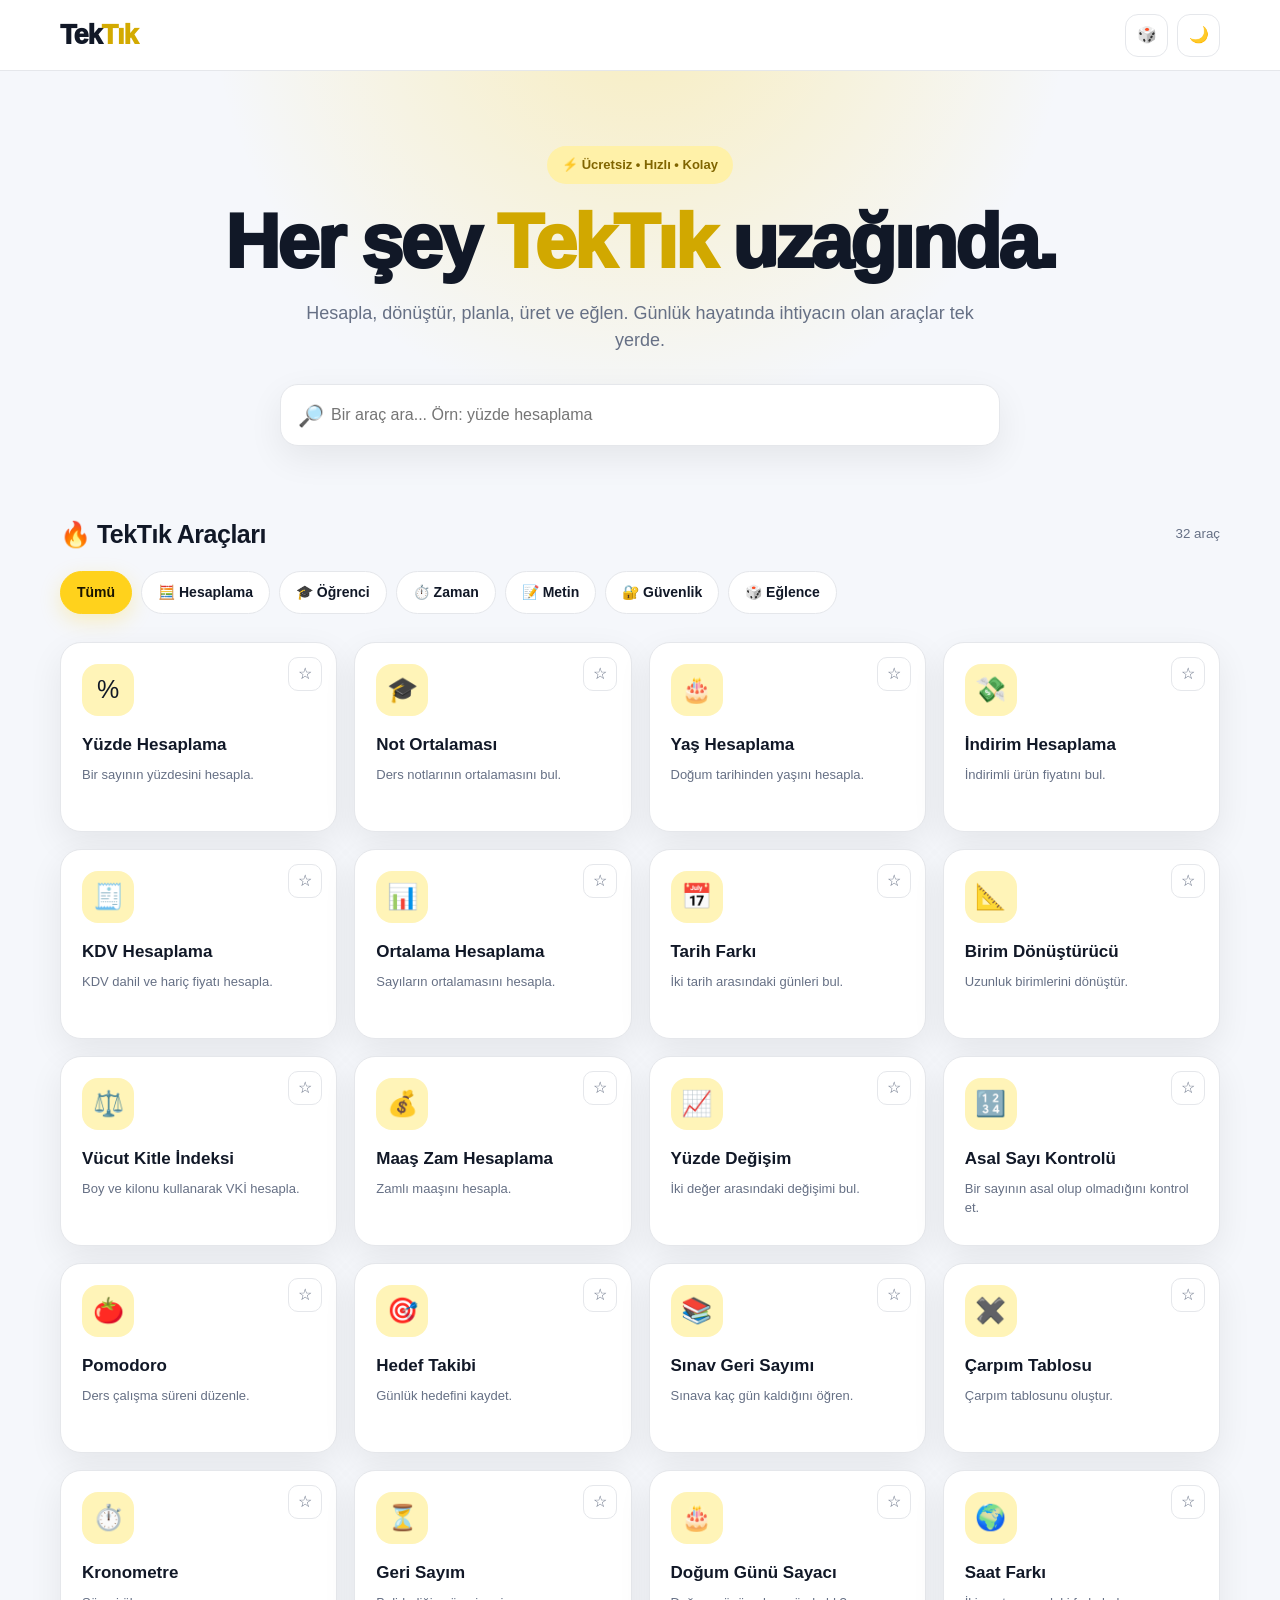
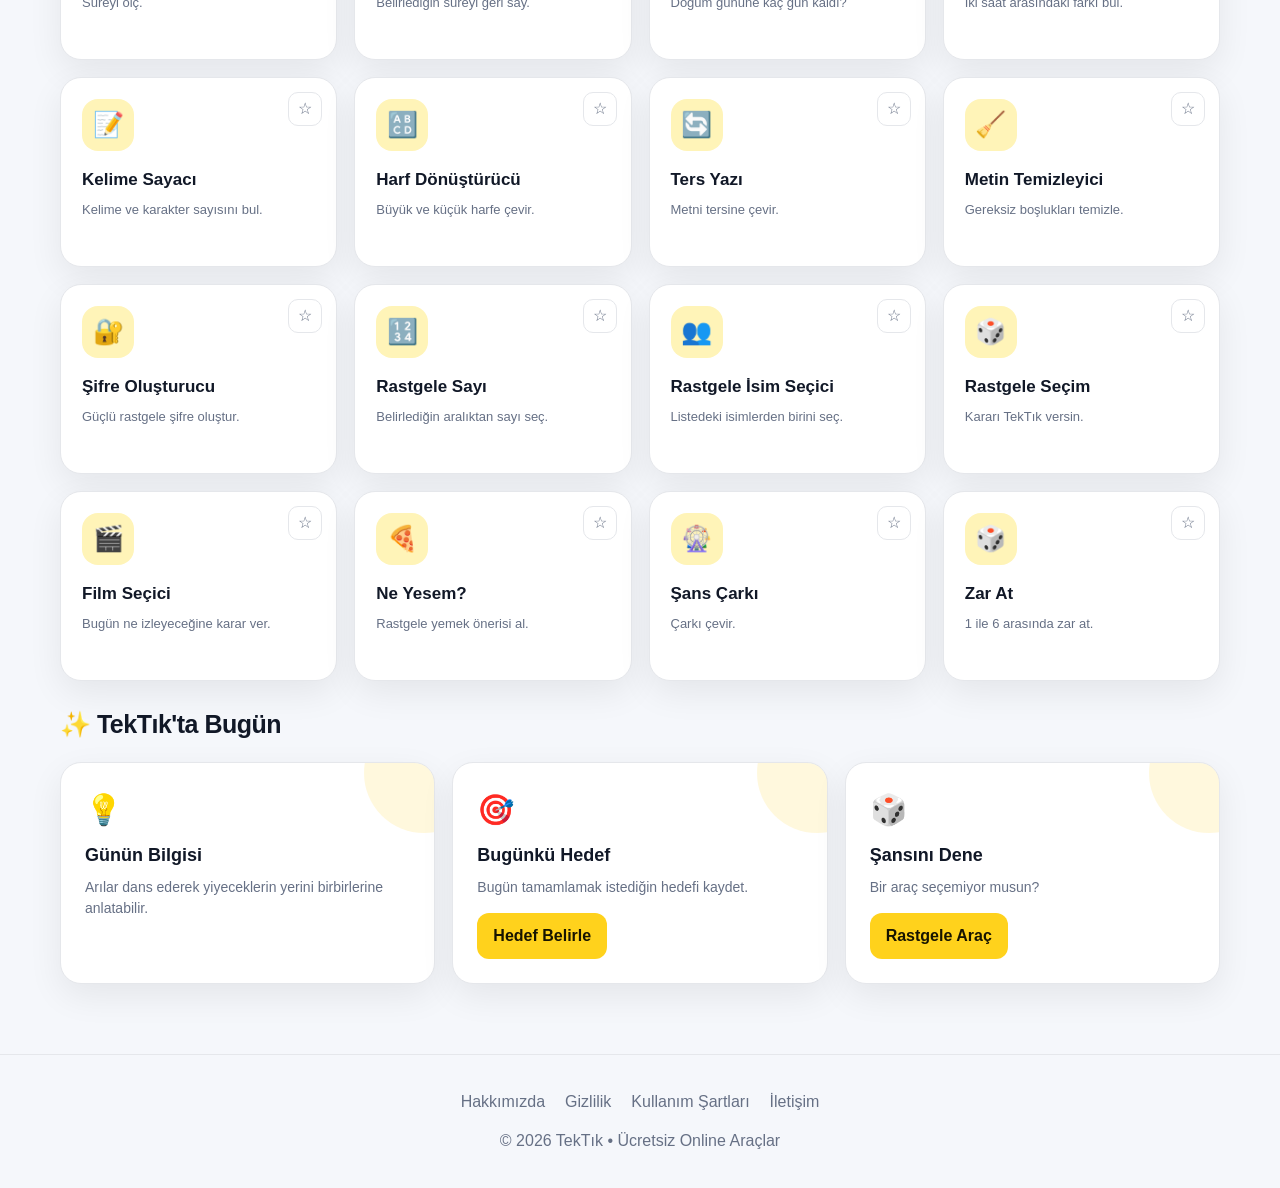
==== index.html @ 9b5fa03f "Update index.html" ====
<!DOCTYPE html>
<html lang="tr">
<head>
<!-- Google tag (gtag.js) -->
<script async src="https://www.googletagmanager.com/gtag/js?id=G-N3DVXV4EHP"></script>
<script>
  window.dataLayer = window.dataLayer || [];
  function gtag(){dataLayer.push(arguments);}
  gtag('js', new Date());

  gtag('config', 'G-N3DVXV4EHP');
</script>
<meta charset="UTF-8">
<meta name="viewport" content="width=device-width, initial-scale=1.0">

<title>TekTık | Ücretsiz Online Araçlar</title>
<meta name="description" content="TekTık ile hesaplama, öğrenci, zaman, metin, güvenlik ve eğlence araçlarını ücretsiz kullan.">
<meta name="keywords" content="hesaplama araçları, online araçlar, yüzde hesaplama, yaş hesaplama, not hesaplama, şifre oluşturucu">
<meta name="robots" content="index, follow">
<link rel="stylesheet" href="style.css">
<style>
*{
margin:0;
padding:0;
box-sizing:border-box;
}

:root{
--bg:#f5f7fb;
--card:#fff;
--text:#111827;
--muted:#667085;
--border:#e5e7eb;
--primary:#ffd21c;
--primary-dark:#d8ae00;
--shadow:0 12px 35px rgba(0,0,0,.07);
}

body.dark{
--bg:#0b0e13;
--card:#151922;
--text:#f5f7fa;
--muted:#9ca3af;
--border:#292f3a;
--shadow:0 12px 35px rgba(0,0,0,.3);
}

html{
scroll-behavior:smooth;
}

body{
font-family:Arial,Helvetica,sans-serif;
background:var(--bg);
color:var(--text);
line-height:1.5;
transition:.25s;
}

button,input,textarea,select{
font:inherit;
}

button{
cursor:pointer;
}

header{
position:sticky;
top:0;
z-index:100;
background:rgba(255,255,255,.94);
backdrop-filter:blur(15px);
border-bottom:1px solid var(--border);
}

.dark header{
background:rgba(21,25,34,.94);
}

.nav{
max-width:1200px;
min-height:70px;
margin:auto;
padding:0 20px;
display:flex;
align-items:center;
justify-content:space-between;
}

.logo{
font-size:27px;
font-weight:950;
color:var(--text);
text-decoration:none;
}

.logo span{
color:#d3aa00;
}

.nav-right{
display:flex;
gap:9px;
}

.nav-btn{
width:43px;
height:43px;
border:1px solid var(--border);
border-radius:13px;
background:var(--card);
color:var(--text);
}

.hero{
max-width:1200px;
margin:auto;
padding:75px 20px 45px;
text-align:center;
}

.badge{
display:inline-block;
padding:9px 15px;
border-radius:50px;
background:#fff1a8;
color:#806500;
font-size:13px;
font-weight:800;
margin-bottom:20px;
}

.dark .badge{
background:#3b3210;
color:#ffe47a;
}

.hero h1{
font-size:clamp(42px,7vw,76px);
line-height:1;
letter-spacing:-3px;
font-weight:950;
margin-bottom:20px;
}

.hero h1 span{
color:#d1a800;
}

.hero p{
max-width:680px;
margin:auto;
color:var(--muted);
font-size:18px;
}

.search-wrap{
max-width:720px;
margin:30px auto 0;
position:relative;
}

.search{
width:100%;
padding:18px 20px 18px 50px;
border:1px solid var(--border);
border-radius:18px;
background:var(--card);
color:var(--text);
outline:none;
box-shadow:var(--shadow);
}

.search-icon{
position:absolute;
left:18px;
top:16px;
font-size:21px;
}

.container{
max-width:1200px;
margin:auto;
padding:0 20px 70px;
}

.section-head{
display:flex;
align-items:center;
justify-content:space-between;
margin:25px 0 18px;
}

.section-head h2{
font-size:25px;
}

.section-head small{
color:var(--muted);
}

.categories{
display:flex;
gap:9px;
flex-wrap:wrap;
margin-bottom:28px;
}

.category{
border:1px solid var(--border);
background:var(--card);
color:var(--text);
padding:10px 16px;
border-radius:50px;
font-weight:700;
}

.category:hover,
.category.active{
background:var(--primary);
border-color:var(--primary);
color:#181400;
}

.tools{
display:grid;
grid-template-columns:repeat(4,1fr);
gap:17px;
}

.tool{
position:relative;
background:var(--card);
border:1px solid var(--border);
border-radius:21px;
padding:21px;
box-shadow:var(--shadow);
cursor:pointer;
transition:.2s;
}

.tool:hover{
transform:translateY(-5px);
border-color:var(--primary);
}

.tool.hidden{
display:none;
}

.tool-icon{
width:52px;
height:52px;
display:grid;
place-items:center;
border-radius:16px;
background:#fff4b8;
font-size:25px;
margin-bottom:16px;
}

.dark .tool-icon{
background:#3a3211;
}

.tool h3{
font-size:17px;
margin-bottom:7px;
}

.tool p{
color:var(--muted);
font-size:13px;
}

.favorite{
position:absolute;
right:14px;
top:14px;
width:34px;
height:34px;
border:1px solid var(--border);
border-radius:10px;
background:var(--card);
color:var(--muted);
}

.favorite.active{
color:#d4a900;
}

.feature-grid{
display:grid;
grid-template-columns:repeat(3,1fr);
gap:17px;
}

.feature{
background:var(--card);
border:1px solid var(--border);
border-radius:21px;
padding:24px;
box-shadow:var(--shadow);
}

.feature-icon{
font-size:30px;
margin-bottom:10px;
}

.feature h3{
margin-bottom:8px;
}

.feature p{
color:var(--muted);
font-size:14px;
}

.feature button{
border:0;
background:var(--primary);
padding:11px 16px;
border-radius:12px;
font-weight:800;
margin-top:15px;
}

footer{
border-top:1px solid var(--border);
padding:35px 20px;
text-align:center;
color:var(--muted);
}

.footer-links{
display:flex;
justify-content:center;
gap:20px;
flex-wrap:wrap;
margin-bottom:15px;
}

.footer-links a{
color:var(--muted);
text-decoration:none;
}

.modal{
position:fixed;
inset:0;
background:rgba(0,0,0,.65);
display:none;
align-items:center;
justify-content:center;
padding:20px;
z-index:500;
}

.modal.show{
display:flex;
}

.modal-box{
width:100%;
max-width:500px;
max-height:90vh;
overflow:auto;
background:var(--card);
color:var(--text);
border-radius:25px;
padding:25px;
box-shadow:0 30px 80px rgba(0,0,0,.35);
}

.modal-header{
display:flex;
align-items:center;
justify-content:space-between;
margin-bottom:22px;
}

.modal-header h2{
font-size:23px;
}

.close{
width:38px;
height:38px;
border:0;
background:var(--bg);
color:var(--text);
border-radius:10px;
font-size:25px;
}

.field{
margin-bottom:15px;
}

.field label{
display:block;
font-size:13px;
font-weight:800;
margin-bottom:7px;
}

.field input,
.field textarea,
.field select{
width:100%;
padding:13px;
border:1px solid var(--border);
border-radius:12px;
background:var(--bg);
color:var(--text);
outline:none;
}

.main-btn{
width:100%;
padding:14px;
border:0;
border-radius:13px;
background:var(--primary);
color:#171400;
font-weight:900;
}

.result{
margin-top:15px;
padding:16px;
border-radius:13px;
background:var(--bg);
border:1px solid var(--border);
text-align:center;
font-weight:800;
word-break:break-word;
}

.button-row{
display:flex;
gap:9px;
}

.button-row button{
flex:1;
border:0;
background:var(--primary);
padding:12px;
border-radius:12px;
font-weight:800;
}

.timer{
text-align:center;
font-size:52px;
font-weight:950;
margin:25px 0;
}

.wheel{
width:220px;
height:220px;
border-radius:50%;
margin:10px auto 25px;
border:7px solid var(--text);
background:conic-gradient(
#ffd21c 0 60deg,
#ff7655 60deg 120deg,
#60a5fa 120deg 180deg,
#34d399 180deg 240deg,
#c084fc 240deg 300deg,
#fb7185 300deg 360deg
);
transition:transform 2s;
}

@media(max-width:950px){

.tools{
grid-template-columns:repeat(2,1fr);
}

.feature-grid{
grid-template-columns:1fr;
}

}

@media(max-width:560px){

.hero{
padding:55px 20px 35px;
}

.hero h1{
font-size:45px;
letter-spacing:-2px;
}

.hero p{
font-size:15px;
}

.tools{
grid-template-columns:1fr;
}

.logo{
font-size:23px;
}

}
</style>
</head>

<body>

<header>

<div class="nav">

<a href="#" class="logo">Tek<span>Tık</span></a>

<div class="nav-right">

<button class="nav-btn" id="randomBtn" title="Rastgele araç">🎲</button>

<button class="nav-btn" id="darkBtn" title="Karanlık mod">🌙</button>

</div>

</div>

</header>


<section class="hero">

<div class="badge">⚡ Ücretsiz • Hızlı • Kolay</div>

<h1>
Her şey <span>TekTık</span> uzağında.
</h1>

<p>
Hesapla, dönüştür, planla, üret ve eğlen.
Günlük hayatında ihtiyacın olan araçlar tek yerde.
</p>

<div class="search-wrap">

<span class="search-icon">🔎</span>

<input
class="search"
id="search"
type="search"
placeholder="Bir araç ara... Örn: yüzde hesaplama"
>

</div>

</section>


<main class="container">

<div class="section-head">

<h2>🔥 TekTık Araçları</h2>

<small id="count"></small>

</div>


<div class="categories">

<button class="category active" data-cat="all">Tümü</button>

<button class="category" data-cat="calc">🧮 Hesaplama</button>

<button class="category" data-cat="student">🎓 Öğrenci</button>

<button class="category" data-cat="time">⏱️ Zaman</button>

<button class="category" data-cat="text">📝 Metin</button>

<button class="category" data-cat="security">🔐 Güvenlik</button>

<button class="category" data-cat="fun">🎲 Eğlence</button>

</div>


<div class="tools" id="tools">


<!-- HESAPLAMA -->

<div class="tool" data-cat="calc" data-search="yüzde yüzde hesaplama">
<button class="favorite">☆</button>
<div class="tool-icon">%</div>
<h3>Yüzde Hesaplama</h3>
<p>Bir sayının yüzdesini hesapla.</p>
</div>


<div class="tool" data-cat="calc student" data-search="not ortalama okul ders">
<button class="favorite">☆</button>
<div class="tool-icon">🎓</div>
<h3>Not Ortalaması</h3>
<p>Ders notlarının ortalamasını bul.</p>
</div>


<div class="tool" data-cat="calc" data-search="yaş doğum tarihi">
<button class="favorite">☆</button>
<div class="tool-icon">🎂</div>
<h3>Yaş Hesaplama</h3>
<p>Doğum tarihinden yaşını hesapla.</p>
</div>


<div class="tool" data-cat="calc" data-search="indirim fiyat para">
<button class="favorite">☆</button>
<div class="tool-icon">💸</div>
<h3>İndirim Hesaplama</h3>
<p>İndirimli ürün fiyatını bul.</p>
</div>


<div class="tool" data-cat="calc" data-search="kdv vergi">
<button class="favorite">☆</button>
<div class="tool-icon">🧾</div>
<h3>KDV Hesaplama</h3>
<p>KDV dahil ve hariç fiyatı hesapla.</p>
</div>


<div class="tool" data-cat="calc" data-search="ortalama sayı">
<button class="favorite">☆</button>
<div class="tool-icon">📊</div>
<h3>Ortalama Hesaplama</h3>
<p>Sayıların ortalamasını hesapla.</p>
</div>


<div class="tool" data-cat="calc" data-search="tarih gün fark">
<button class="favorite">☆</button>
<div class="tool-icon">📅</div>
<h3>Tarih Farkı</h3>
<p>İki tarih arasındaki günleri bul.</p>
</div>


<div class="tool" data-cat="calc" data-search="metre kilometre santimetre birim">
<button class="favorite">☆</button>
<div class="tool-icon">📐</div>
<h3>Birim Dönüştürücü</h3>
<p>Uzunluk birimlerini dönüştür.</p>
</div>


<div class="tool" data-cat="calc" data-search="vücut kitle bmi kilo boy">
<button class="favorite">☆</button>
<div class="tool-icon">⚖️</div>
<h3>Vücut Kitle İndeksi</h3>
<p>Boy ve kilonu kullanarak VKİ hesapla.</p>
</div>


<div class="tool" data-cat="calc" data-search="maaş zam zam hesaplama maaş">
<button class="favorite">☆</button>
<div class="tool-icon">💰</div>
<h3>Maaş Zam Hesaplama</h3>
<p>Zamlı maaşını hesapla.</p>
</div>


<div class="tool" data-cat="calc" data-search="yüzde değişim artış azalış">
<button class="favorite">☆</button>
<div class="tool-icon">📈</div>
<h3>Yüzde Değişim</h3>
<p>İki değer arasındaki değişimi bul.</p>
</div>


<div class="tool" data-cat="calc" data-search="asal sayı matematik">
<button class="favorite">☆</button>
<div class="tool-icon">🔢</div>
<h3>Asal Sayı Kontrolü</h3>
<p>Bir sayının asal olup olmadığını kontrol et.</p>
</div>


<!-- ÖĞRENCİ -->

<div class="tool" data-cat="student" data-search="pomodoro ders çalışma">
<button class="favorite">☆</button>
<div class="tool-icon">🍅</div>
<h3>Pomodoro</h3>
<p>Ders çalışma süreni düzenle.</p>
</div>


<div class="tool" data-cat="student" data-search="hedef hedef takip">
<button class="favorite">☆</button>
<div class="tool-icon">🎯</div>
<h3>Hedef Takibi</h3>
<p>Günlük hedefini kaydet.</p>
</div>


<div class="tool" data-cat="student time" data-search="sınav geri sayım">
<button class="favorite">☆</button>
<div class="tool-icon">📚</div>
<h3>Sınav Geri Sayımı</h3>
<p>Sınava kaç gün kaldığını öğren.</p>
</div>


<div class="tool" data-cat="student" data-search="çarpım tablosu matematik">
<button class="favorite">☆</button>
<div class="tool-icon">✖️</div>
<h3>Çarpım Tablosu</h3>
<p>Çarpım tablosunu oluştur.</p>
</div>


<!-- ZAMAN -->

<div class="tool" data-cat="time" data-search="kronometre süre">
<button class="favorite">☆</button>
<div class="tool-icon">⏱️</div>
<h3>Kronometre</h3>
<p>Süreyi ölç.</p>
</div>


<div class="tool" data-cat="time" data-search="geri sayım sayaç">
<button class="favorite">☆</button>
<div class="tool-icon">⏳</div>
<h3>Geri Sayım</h3>
<p>Belirlediğin süreyi geri say.</p>
</div>


<div class="tool" data-cat="time" data-search="doğum günü geri sayım">
<button class="favorite">☆</button>
<div class="tool-icon">🎂</div>
<h3>Doğum Günü Sayacı</h3>
<p>Doğum gününe kaç gün kaldı?</p>
</div>


<div class="tool" data-cat="time" data-search="saat farkı saatler">
<button class="favorite">☆</button>
<div class="tool-icon">🌍</div>
<h3>Saat Farkı</h3>
<p>İki saat arasındaki farkı bul.</p>
</div>


<!-- METİN -->

<div class="tool" data-cat="text" data-search="kelime karakter metin">
<button class="favorite">☆</button>
<div class="tool-icon">📝</div>
<h3>Kelime Sayacı</h3>
<p>Kelime ve karakter sayısını bul.</p>
</div>


<div class="tool" data-cat="text" data-search="büyük küçük harf">
<button class="favorite">☆</button>
<div class="tool-icon">🔠</div>
<h3>Harf Dönüştürücü</h3>
<p>Büyük ve küçük harfe çevir.</p>
</div>


<div class="tool" data-cat="text" data-search="ters yazı">
<button class="favorite">☆</button>
<div class="tool-icon">🔄</div>
<h3>Ters Yazı</h3>
<p>Metni tersine çevir.</p>
</div>


<div class="tool" data-cat="text" data-search="metin temizleme boşluk">
<button class="favorite">☆</button>
<div class="tool-icon">🧹</div>
<h3>Metin Temizleyici</h3>
<p>Gereksiz boşlukları temizle.</p>
</div>


<!-- GÜVENLİK -->

<div class="tool" data-cat="security" data-search="şifre parola güvenlik">
<button class="favorite">☆</button>
<div class="tool-icon">🔐</div>
<h3>Şifre Oluşturucu</h3>
<p>Güçlü rastgele şifre oluştur.</p>
</div>


<div class="tool" data-cat="security" data-search="rastgele sayı numara">
<button class="favorite">☆</button>
<div class="tool-icon">🔢</div>
<h3>Rastgele Sayı</h3>
<p>Belirlediğin aralıktan sayı seç.</p>
</div>


<div class="tool" data-cat="security" data-search="rastgele isim seçim">
<button class="favorite">☆</button>
<div class="tool-icon">👥</div>
<h3>Rastgele İsim Seçici</h3>
<p>Listedeki isimlerden birini seç.</p>
</div>


<!-- EĞLENCE -->

<div class="tool" data-cat="fun" data-search="rastgele seçim karar">
<button class="favorite">☆</button>
<div class="tool-icon">🎲</div>
<h3>Rastgele Seçim</h3>
<p>Kararı TekTık versin.</p>
</div>


<div class="tool" data-cat="fun" data-search="film sinema">
<button class="favorite">☆</button>
<div class="tool-icon">🎬</div>
<h3>Film Seçici</h3>
<p>Bugün ne izleyeceğine karar ver.</p>
</div>


<div class="tool" data-cat="fun" data-search="yemek ne yesem">
<button class="favorite">☆</button>
<div class="tool-icon">🍕</div>
<h3>Ne Yesem?</h3>
<p>Rastgele yemek önerisi al.</p>
</div>


<div class="tool" data-cat="fun" data-search="şans çarkı">
<button class="favorite">☆</button>
<div class="tool-icon">🎡</div>
<h3>Şans Çarkı</h3>
<p>Çarkı çevir.</p>
</div>


<div class="tool" data-cat="fun" data-search="zar zar at">
<button class="favorite">☆</button>
<div class="tool-icon">🎲</div>
<h3>Zar At</h3>
<p>1 ile 6 arasında zar at.</p>
</div>


</div>


<div class="section-head">
<h2>✨ TekTık'ta Bugün</h2>
</div>


<div class="feature-grid">

<div class="feature">

<div class="feature-icon">💡</div>

<h3>Günün Bilgisi</h3>

<p id="dailyInfo">Bilgi yükleniyor...</p>

</div>


<div class="feature">

<div class="feature-icon">🎯</div>

<h3>Bugünkü Hedef</h3>

<p>Bugün tamamlamak istediğin hedefi kaydet.</p>

<button onclick="openGoal()">Hedef Belirle</button>

</div>


<div class="feature">

<div class="feature-icon">🎲</div>

<h3>Şansını Dene</h3>

<p>Bir araç seçemiyor musun?</p>

<button onclick="randomTool()">Rastgele Araç</button>

</div>

</div>

</main>


<footer>

<div class="footer-links">

<a href="about.html">Hakkımızda</a>

<a href="privacy.html">Gizlilik</a>

<a href="terms.html">Kullanım Şartları</a>

<a href="contact.html">İletişim</a>

</div>

© 2026 TekTık • Ücretsiz Online Araçlar

</footer>


<div class="modal" id="modal">

<div class="modal-box">

<div class="modal-header">

<h2 id="modalTitle">Araç</h2>

<button class="close" onclick="closeModal()">×</button>

</div>

<div id="modalContent"></div>

</div>

</div>


<script>

const modal=document.getElementById("modal");

const tools=[...document.querySelectorAll(".tool")];

function openModal(title,content){

document.getElementById("modalTitle").textContent=title;

document.getElementById("modalContent").innerHTML=content;

modal.classList.add("show");

}

function closeModal(){

modal.classList.remove("show");

}

modal.addEventListener("click",e=>{

if(e.target===modal)closeModal();

});

document.addEventListener("keydown",e=>{

if(e.key==="Escape")closeModal();

});


/* DARK MODE */

const darkBtn=document.getElementById("darkBtn");

if(localStorage.getItem("tektik-dark")==="1"){

document.body.classList.add("dark");

darkBtn.textContent="☀️";

}

darkBtn.onclick=()=>{

document.body.classList.toggle("dark");

const active=document.body.classList.contains("dark");

localStorage.setItem("tektik-dark",active?"1":"0");

darkBtn.textContent=active?"☀️":"🌙";

};


/* SEARCH */

const search=document.getElementById("search");

search.addEventListener("input",function(){

const value=this.value.toLocaleLowerCase("tr-TR").trim();

tools.forEach(tool=>{

const text=tool.dataset.search.toLocaleLowerCase("tr-TR");

tool.classList.toggle("hidden",!text.includes(value));

});

updateCount();

});


/* CATEGORY */

document.querySelectorAll(".category").forEach(button=>{

button.addEventListener("click",function(){

document.querySelectorAll(".category")
.forEach(x=>x.classList.remove("active"));

this.classList.add("active");

const cat=this.dataset.cat;

tools.forEach(tool=>{

if(cat==="all"){

tool.classList.remove("hidden");

}else{

const cats=tool.dataset.cat.split(" ");

tool.classList.toggle("hidden",!cats.includes(cat));

}

});

search.value="";

updateCount();

});

});


function updateCount(){

const visible=tools.filter(
x=>!x.classList.contains("hidden")
).length;

document.getElementById("count").textContent=
visible+" araç";

}


/* FAVORİ */

const favorites=JSON.parse(
localStorage.getItem("tektik-favorites")||"[]"
);

tools.forEach((tool,index)=>{

const button=tool.querySelector(".favorite");

if(favorites.includes(index)){

button.classList.add("active");

button.textContent="★";

}

button.addEventListener("click",e=>{

e.stopPropagation();

const pos=favorites.indexOf(index);

if(pos===-1){

favorites.push(index);

button.classList.add("active");

button.textContent="★";

}else{

favorites.splice(pos,1);

button.classList.remove("active");

button.textContent="☆";

}

localStorage.setItem(
"tektik-favorites",
JSON.stringify(favorites)
);

});

});


/* TOOL CLICK */

tools.forEach(tool=>{

tool.addEventListener("click",e=>{

if(e.target.classList.contains("favorite"))return;

openTool(tool.querySelector("h3").textContent);

});

});


function openTool(title){

switch(title){

case "Yüzde Hesaplama":

openModal(title,`

<div class="field">
<label>Sayı</label>
<input id="num" type="number">
</div>

<div class="field">
<label>Yüzde</label>
<input id="percent" type="number">
</div>

<button class="main-btn" onclick="calcPercent()">HESAPLA</button>

<div class="result" id="result"></div>

`);

break;


case "Not Ortalaması":

openModal(title,`

<div class="field">
<label>Notları virgülle ayır</label>
<input id="grades" placeholder="80,90,75,100">
</div>

<button class="main-btn" onclick="calcGrades()">HESAPLA</button>

<div class="result" id="result"></div>

`);

break;


case "Yaş Hesaplama":

openModal(title,`

<div class="field">
<label>Doğum tarihi</label>
<input id="birth" type="date">
</div>

<button class="main-btn" onclick="calcAge()">HESAPLA</button>

<div class="result" id="result"></div>

`);

break;


case "İndirim Hesaplama":

openModal(title,`

<div class="field">
<label>Ürün fiyatı</label>
<input id="price" type="number">
</div>

<div class="field">
<label>İndirim %</label>
<input id="discount" type="number">
</div>

<button class="main-btn" onclick="calcDiscount()">HESAPLA</button>

<div class="result" id="result"></div>

`);

break;


case "KDV Hesaplama":

openModal(title,`

<div class="field">
<label>Fiyat</label>
<input id="kdvPrice" type="number">
</div>

<div class="field">
<label>KDV %</label>
<input id="kdvRate" type="number" value="20">
</div>

<button class="main-btn" onclick="calcKdv()">HESAPLA</button>

<div class="result" id="result"></div>

`);

break;


case "Ortalama Hesaplama":

openModal(title,`

<div class="field">
<label>Sayıları virgülle ayır</label>
<input id="avgNumbers" placeholder="10,20,30">
</div>

<button class="main-btn" onclick="calcAverage()">HESAPLA</button>

<div class="result" id="result"></div>

`);

break;


case "Tarih Farkı":

openModal(title,`

<div class="field">
<label>Başlangıç</label>
<input id="date1" type="date">
</div>

<div class="field">
<label>Bitiş</label>
<input id="date2" type="date">
</div>

<button class="main-btn" onclick="calcDateDiff()">HESAPLA</button>

<div class="result" id="result"></div>

`);

break;


case "Birim Dönüştürücü":

openModal(title,`

<div class="field">
<label>Metre</label>
<input id="meter" type="number">
</div>

<button class="main-btn" onclick="convertUnit()">DÖNÜŞTÜR</button>

<div class="result" id="result"></div>

`);

break;


case "Vücut Kitle İndeksi":

openModal(title,`

<div class="field">
<label>Boy (cm)</label>
<input id="height" type="number" placeholder="170">
</div>

<div class="field">
<label>Kilo (kg)</label>
<input id="weight" type="number" placeholder="60">
</div>

<button class="main-btn" onclick="calcBMI()">HESAPLA</button>

<div class="result" id="result"></div>

`);

break;


case "Maaş Zam Hesaplama":

openModal(title,`

<div class="field">
<label>Mevcut maaş</label>
<input id="salary" type="number">
</div>

<div class="field">
<label>Zam yüzdesi</label>
<input id="raise" type="number">
</div>

<button class="main-btn" onclick="calcSalary()">HESAPLA</button>

<div class="result" id="result"></div>

`);

break;


case "Yüzde Değişim":

openModal(title,`

<div class="field">
<label>Eski değer</label>
<input id="oldValue" type="number">
</div>

<div class="field">
<label>Yeni değer</label>
<input id="newValue" type="number">
</div>

<button class="main-btn" onclick="calcChange()">HESAPLA</button>

<div class="result" id="result"></div>

`);

break;


case "Asal Sayı Kontrolü":

openModal(title,`

<div class="field">
<label>Sayı</label>
<input id="primeNumber" type="number">
</div>

<button class="main-btn" onclick="checkPrime()">KONTROL ET</button>

<div class="result" id="result"></div>

`);

break;


case "Pomodoro":

openModal(title,`

<div class="timer" id="timer">25:00</div>

<div class="button-row">

<button onclick="startPomodoro()">BAŞLAT</button>

<button onclick="resetPomodoro()">SIFIRLA</button>

</div>

`);

break;


case "Hedef Takibi":

openGoal();

break;


case "Sınav Geri Sayımı":

openModal(title,`

<div class="field">
<label>Sınav tarihi</label>
<input id="exam" type="date">
</div>

<button class="main-btn" onclick="examCountdown()">HESAPLA</button>

<div class="result" id="result"></div>

`);

break;


case "Çarpım Tablosu":

openModal(title,`

<div class="field">
<label>Sayı</label>
<input id="multiplyNumber" type="number" value="5">
</div>

<button class="main-btn" onclick="multiplicationTable()">OLUŞTUR</button>

<div class="result" id="result"></div>

`);

break;


case "Kronometre":

openModal(title,`

<div class="timer" id="timer">00:00</div>

<div class="button-row">

<button onclick="startStopwatch()">BAŞLAT</button>

<button onclick="stopStopwatch()">DURDUR</button>

<button onclick="resetStopwatch()">SIFIRLA</button>

</div>

`);

break;


case "Geri Sayım":

openModal(title,`

<div class="field">
<label>Saniye</label>
<input id="seconds" type="number" value="60">
</div>

<button class="main-btn" onclick="startCountdown()">BAŞLAT</button>

<div class="timer" id="countdown">01:00</div>

`);

break;


case "Doğum Günü Sayacı":

openModal(title,`

<div class="field">
<label>Doğum günü</label>
<input id="birthday" type="date">
</div>

<button class="main-btn" onclick="birthdayCountdown()">HESAPLA</button>

<div class="result" id="result"></div>

`);

break;


case "Saat Farkı":

openModal(title,`

<div class="field">
<label>Birinci saat</label>
<input id="time1" type="time">
</div>

<div class="field">
<label>İkinci saat</label>
<input id="time2" type="time">
</div>

<button class="main-btn" onclick="timeDifference()">HESAPLA</button>

<div class="result" id="result"></div>

`);

break;


case "Kelime Sayacı":

openModal(title,`

<div class="field">
<textarea id="wordText" rows="7"
placeholder="Metnini buraya yaz..."></textarea>
</div>

<button class="main-btn" onclick="countWords()">SAY</button>

<div class="result" id="result"></div>

`);

break;


case "Harf Dönüştürücü":

openModal(title,`

<div class="field">
<textarea id="letterText" rows="7"
placeholder="Metnini yaz..."></textarea>
</div>

<div class="button-row">

<button onclick="toUpper()">BÜYÜK</button>

<button onclick="toLower()">küçük</button>

</div>

<div class="result" id="result"></div>

`);

break;


case "Ters Yazı":

openModal(title,`

<div class="field">
<textarea id="reverse" rows="7"></textarea>
</div>

<button class="main-btn" onclick="reverseText()">TERS ÇEVİR</button>

<div class="result" id="result"></div>

`);

break;


case "Metin Temizleyici":

openModal(title,`

<div class="field">
<textarea id="clean" rows="7"></textarea>
</div>

<button class="main-btn" onclick="cleanText()">TEMİZLE</button>

<div class="result" id="result"></div>

`);

break;


case "Şifre Oluşturucu":

openModal(title,`

<div class="field">
<label>Uzunluk</label>
<input id="passLength" type="number" value="16" min="6" max="64">
</div>

<button class="main-btn" onclick="generatePassword()">🔐 ŞİFRE OLUŞTUR</button>

<div class="result" id="result"></div>

`);

break;


case "Rastgele Sayı":

openModal(title,`

<div class="field">
<label>Minimum</label>
<input id="min" type="number" value="1">
</div>

<div class="field">
<label>Maksimum</label>
<input id="max" type="number" value="100">
</div>

<button class="main-btn" onclick="randomNumber()">ÜRET</button>

<div class="result" id="result"></div>

`);

break;


case "Rastgele İsim Seçici":

openModal(title,`

<div class="field">
<label>İsimleri virgülle ayır</label>
<textarea id="names" rows="6"
placeholder="Ahmet, Mehmet, Ayşe, Eren"></textarea>
</div>

<button class="main-btn" onclick="randomName()">İSİM SEÇ</button>

<div class="result" id="result"></div>

`);

break;


case "Rastgele Seçim":

openModal(title,`

<div class="field">
<label>Seçenekleri virgülle ayır</label>
<textarea id="options" rows="6"></textarea>
</div>

<button class="main-btn" onclick="randomChoice()">SEÇ</button>

<div class="result" id="result"></div>

`);

break;


case "Film Seçici":

openModal(title,`

<button class="main-btn" onclick="randomFilm()">🎬 FİLM ÖNER</button>

<div class="result" id="result"></div>

`);

break;


case "Ne Yesem?":

openModal(title,`

<button class="main-btn" onclick="randomFood()">🍕 YEMEK SEÇ</button>

<div class="result" id="result"></div>

`);

break;


case "Şans Çarkı":

openModal(title,`

<div class="wheel" id="wheel"></div>

<button class="main-btn" onclick="spinWheel()">🎡 ÇARKI ÇEVİR</button>

<div class="result" id="result">Hazır!</div>

`);

break;


case "Zar At":

openModal(title,`

<div style="font-size:80px;text-align:center;margin:20px"
id="dice">🎲</div>

<button class="main-btn" onclick="rollDice()">ZAR AT</button>

<div class="result" id="result"></div>

`);

break;

}

}


/* HESAPLAMALAR */

function calcPercent(){

let n=Number(num.value);
let p=Number(percent.value);

result.textContent=
`${n} sayısının %${p}'si = ${(n*p/100).toFixed(2)}`;

}


function calcGrades(){

let values=grades.value.split(",")
.map(Number)
.filter(x=>!isNaN(x));

if(!values.length)return;

let avg=values.reduce((a,b)=>a+b,0)/values.length;

result.textContent=`📊 Ortalama: ${avg.toFixed(2)}`;

}


function calcAge(){

let birthDate=new Date(birth.value);

if(isNaN(birthDate))return;

let now=new Date();

let age=now.getFullYear()-birthDate.getFullYear();

let month=now.getMonth()-birthDate.getMonth();

if(month<0||(month===0&&now.getDate()<birthDate.getDate()))age--;

result.textContent=`🎂 Yaşın: ${age}`;

}


function calcDiscount(){

let p=Number(price.value);
let d=Number(discount.value);

let amount=p*d/100;

result.innerHTML=
`İndirim: ${amount.toFixed(2)} TL<br>
Son fiyat: ${(p-amount).toFixed(2)} TL`;

}


function calcKdv(){

let p=Number(kdvPrice.value);
let r=Number(kdvRate.value);

let tax=p*r/100;

result.innerHTML=
`KDV: ${tax.toFixed(2)} TL<br>
KDV dahil: ${(p+tax).toFixed(2)} TL`;

}


function calcAverage(){

let arr=avgNumbers.value.split(",")
.map(Number)
.filter(x=>!isNaN(x));

if(!arr.length)return;

result.textContent=
`Ortalama: ${(arr.reduce((a,b)=>a+b,0)/arr.length).toFixed(2)}`;

}


function calcDateDiff(){

let a=new Date(date1.value);
let b=new Date(date2.value);

if(isNaN(a)||isNaN(b))return;

let days=Math.abs(Math.round((b-a)/86400000));

result.textContent=`📅 ${days} gün`;

}


function convertUnit(){

let m=Number(meter.value);

result.innerHTML=
`${m} metre<br>
${m*100} cm<br>
${m*1000} mm<br>
${m/1000} km`;

}


/* YENİ HESAPLAMALAR */

function calcBMI(){

let h=Number(height.value)/100;
let w=Number(weight.value);

if(h<=0||w<=0)return;

let bmi=w/(h*h);

let text="";

if(bmi<18.5)text="Düşük";
else if(bmi<25)text="Normal";
else if(bmi<30)text="Yüksek";
else text="Çok yüksek";

result.innerHTML=
`VKİ: ${bmi.toFixed(1)}<br>Sonuç: ${text}`;

}


function calcSalary(){

let s=Number(salary.value);
let r=Number(raise.value);

let newSalary=s+(s*r/100);

result.innerHTML=
`Eski maaş: ${s.toFixed(2)} TL<br>
Zamlı maaş: ${newSalary.toFixed(2)} TL<br>
Zam miktarı: ${(newSalary-s).toFixed(2)} TL`;

}


function calcChange(){

let oldV=Number(oldValue.value);
let newV=Number(newValue.value);

if(oldV===0)return;

let change=((newV-oldV)/Math.abs(oldV))*100;

result.textContent=
`Değişim: ${change.toFixed(2)}%`;

}


function checkPrime(){

let n=Number(primeNumber.value);

if(n<2){
result.textContent="❌ Asal değil.";
return;
}

let prime=true;

for(let i=2;i<=Math.sqrt(n);i++){

if(n%i===0){

prime=false;
break;

}

}

result.textContent=
prime?"✅ Asal sayı!":"❌ Asal değil.";

}


/* ÖĞRENCİ */

let pomodoroSeconds=1500;
let pomodoroInterval=null;

function startPomodoro(){

if(pomodoroInterval)return;

pomodoroInterval=setInterval(()=>{

if(pomodoroSeconds<=0){

clearInterval(pomodoroInterval);
pomodoroInterval=null;

alert("🍅 Pomodoro tamamlandı!");

return;

}

pomodoroSeconds--;

let m=String(Math.floor(pomodoroSeconds/60)).padStart(2,"0");
let s=String(pomodoroSeconds%60).padStart(2,"0");

let timer=document.getElementById("timer");

if(timer)timer.textContent=`${m}:${s}`;

},1000);

}


function resetPomodoro(){

clearInterval(pomodoroInterval);

pomodoroInterval=null;

pomodoroSeconds=1500;

let timer=document.getElementById("timer");

if(timer)timer.textContent="25:00";

}


function openGoal(){

let saved=localStorage.getItem("tektik-goal")||"";

openModal("🎯 Hedef Takibi",`

<div class="field">
<label>Bugünkü hedefin</label>
<input id="goal" value="${saved.replace(/"/g,"&quot;")}">
</div>

<button class="main-btn" onclick="saveGoal()">KAYDET</button>

<div class="result" id="result">
${saved?saved:"Henüz hedef belirlenmedi."}
</div>

`);

}


function saveGoal(){

let g=document.getElementById("goal").value.trim();

if(!g)return;

localStorage.setItem("tektik-goal",g);

result.textContent="🎯 Hedef kaydedildi: "+g;

}


function examCountdown(){

let d=new Date(exam.value);

if(isNaN(d))return;

let days=Math.ceil((d-new Date())/86400000);

result.textContent=
days>=0?
`📚 Sınava ${days} gün kaldı!`:
"Bu tarih geçmiş.";

}


function multiplicationTable(){

let n=Number(multiplyNumber.value);

let html="";

for(let i=1;i<=10;i++){

html+=`${n} × ${i} = ${n*i}<br>`;

}

result.innerHTML=html;

}


/* ZAMAN */

let stopwatchSeconds=0;
let stopwatchInterval=null;

function startStopwatch(){

if(stopwatchInterval)return;

stopwatchInterval=setInterval(()=>{

stopwatchSeconds++;

let m=String(Math.floor(stopwatchSeconds/60)).padStart(2,"0");
let s=String(stopwatchSeconds%60).padStart(2,"0");

let timer=document.getElementById("timer");

if(timer)timer.textContent=`${m}:${s}`;

},1000);

}


function stopStopwatch(){

clearInterval(stopwatchInterval);

stopwatchInterval=null;

}


function resetStopwatch(){

stopStopwatch();

stopwatchSeconds=0;

let timer=document.getElementById("timer");

if(timer)timer.textContent="00:00";

}


let countdownInterval=null;

function startCountdown(){

clearInterval(countdownInterval);

let seconds=Number(
document.getElementById("seconds").value
);

let element=document.getElementById("countdown");

function update(){

let m=String(Math.floor(seconds/60)).padStart(2,"0");
let s=String(seconds%60).padStart(2,"0");

element.textContent=`${m}:${s}`;

if(seconds<=0){

clearInterval(countdownInterval);

element.textContent="🎉 BİTTİ!";

return;

}

seconds--;

}

update();

countdownInterval=setInterval(update,1000);

}


function birthdayCountdown(){

let selected=new Date(birthday.value);

if(isNaN(selected))return;

let now=new Date();

let year=now.getFullYear();

let next=new Date(
year,
selected.getMonth(),
selected.getDate()
);

if(next<now){
next.setFullYear(year+1);
}

let days=Math.ceil((next-now)/86400000);

result.textContent=
days===0?
"🎉 Bugün doğum günün!":
`🎂 Doğum gününe ${days} gün kaldı.`;

}


function timeDifference(){

let a=time1.value.split(":").map(Number);
let b=time2.value.split(":").map(Number);

if(a.length!==2||b.length!==2)return;

let x=a[0]*60+a[1];
let y=b[0]*60+b[1];

let diff=Math.abs(x-y);

let h=Math.floor(diff/60);
let m=diff%60;

result.textContent=
`${h} saat ${m} dakika`;

}


/* METİN */

function countWords(){

let text=wordText.value.trim();

let words=text?text.split(/\s+/).length:0;

result.innerHTML=
`📝 ${words} kelime<br>
🔤 ${text.length} karakter`;

}


function toUpper(){

result.textContent=
letterText.value.toLocaleUpperCase("tr-TR");

}


function toLower(){

result.textContent=
letterText.value.toLocaleLowerCase("tr-TR");

}


function reverseText(){

result.textContent=
[...reverse.value].reverse().join("");

}


function cleanText(){

result.textContent=
clean.value.replace(/\s+/g," ").trim();

}


/* GÜVENLİK */

function generatePassword(){

let length=Math.min(
64,
Math.max(
6,
Number(passLength.value)
)
);

let chars=
"ABCDEFGHIJKLMNOPQRSTUVWXYZ"+
"abcdefghijklmnopqrstuvwxyz"+
"0123456789!@#$%^&*()_+-=";

let pass="";

for(let i=0;i<length;i++){

pass+=chars[
Math.floor(Math.random()*chars.length)
];

}

result.textContent=pass;

}


function randomNumber(){

let min=Number(document.getElementById("min").value);
let max=Number(document.getElementById("max").value);

if(max<min)return;

result.textContent=
Math.floor(Math.random()*(max-min+1))+min;

}


function randomName(){

let namesList=names.value.split(",")
.map(x=>x.trim())
.filter(Boolean);

if(!namesList.length)return;

result.textContent=
"👤 "+namesList[
Math.floor(Math.random()*namesList.length)
];

}


/* EĞLENCE */

function randomChoice(){

let arr=options.value.split(",")
.map(x=>x.trim())
.filter(Boolean);

if(!arr.length)return;

result.textContent=
"🎯 "+arr[
Math.floor(Math.random()*arr.length)
];

}


function randomFilm(){

let films=[
"Interstellar",
"Inception",
"The Dark Knight",
"Forrest Gump",
"The Matrix",
"Gladyatör",
"Avengers: Endgame",
"Spider-Man: No Way Home",
"Harry Potter",
"Jurassic Park"
];

result.textContent=
films[Math.floor(Math.random()*films.length)];

}


function randomFood(){

let foods=[
"🍕 Pizza",
"🍔 Hamburger",
"🌯 Döner",
"🍝 Makarna",
"🥪 Tost",
"🍗 Tavuk",
"🌮 Taco",
"🥗 Salata",
"🍜 Noodle",
"🥙 Lahmacun"
];

result.textContent=
foods[Math.floor(Math.random()*foods.length)];

}


function spinWheel(){

let wheel=document.getElementById("wheel");

let rotation=720+Math.floor(Math.random()*1440);

wheel.style.transform=
`rotate(${rotation}deg)`;

setTimeout(()=>{

document.getElementById("result").textContent=
"🎉 Çark sonucu geldi!";

},2000);

}


function rollDice(){

let n=Math.floor(Math.random()*6)+1;

let dice=document.getElementById("dice");

dice.textContent=
["⚀","⚁","⚂","⚃","⚄","⚅"][n-1];

result.textContent=
`🎲 Sonuç: ${n}`;

}


/* RASTGELE ARAÇ */

function randomTool(){

let visible=tools.filter(
x=>!x.classList.contains("hidden")
);

if(!visible.length)return;

let selected=
visible[Math.floor(Math.random()*visible.length)];

selected.scrollIntoView({
behavior:"smooth",
block:"center"
});

selected.style.borderColor="var(--primary)";

setTimeout(()=>{
selected.style.borderColor="";
},1800);

}

document.getElementById("randomBtn")
.addEventListener("click",randomTool);


/* GÜNÜN BİLGİSİ */

let facts=[

"Jüpiter, Güneş Sistemi'nin en büyük gezegenidir.",

"Arılar dans ederek yiyeceklerin yerini birbirlerine anlatabilir.",

"Dünya'nın yaklaşık %71'i suyla kaplıdır.",

"Bir artık yılda 366 gün bulunur.",

"İnsan kalbi günde binlerce kez atar."

];

let today=new Date();

document.getElementById("dailyInfo").textContent=
facts[today.getDate()%facts.length];


/* BAŞLAT */

updateCount();

</script>

</body>
</html>
---- style.css ----
*{
    margin:0;
    padding:0;
    box-sizing:border-box;
}

:root{
    --bg:#f6f7fb;
    --card:#ffffff;
    --text:#101828;
    --muted:#667085;
    --border:#eaecf0;
    --yellow:#ffd21c;
    --yellow-dark:#d5ac00;
    --shadow:0 10px 30px rgba(16,24,40,.07);
}

body.dark{
    --bg:#0b0e13;
    --card:#151922;
    --text:#f9fafb;
    --muted:#98a2b3;
    --border:#292f3a;
    --shadow:0 10px 35px rgba(0,0,0,.3);
}

html{
    scroll-behavior:smooth;
}

body{
    font-family:Inter,Arial,sans-serif;
    background:var(--bg);
    color:var(--text);
    transition:.25s;
}

/* HEADER */

header{
    position:sticky;
    top:0;
    z-index:100;
    background:rgba(255,255,255,.9);
    backdrop-filter:blur(18px);
    border-bottom:1px solid var(--border);
}

body.dark header{
    background:rgba(15,18,25,.9);
}

.nav{
    max-width:1200px;
    min-height:72px;
    margin:auto;
    padding:0 22px;
    display:flex;
    align-items:center;
    justify-content:space-between;
}

.logo{
    text-decoration:none;
    color:var(--text);
    font-size:28px;
    font-weight:950;
    letter-spacing:-1px;
}

.logo span{
    color:var(--yellow-dark);
}

.nav-right{
    display:flex;
    gap:9px;
}

.nav-btn{
    width:43px;
    height:43px;
    border:1px solid var(--border);
    background:var(--card);
    color:var(--text);
    border-radius:13px;
    transition:.2s;
}

.nav-btn:hover{
    transform:translateY(-2px);
    border-color:var(--yellow);
}

/* HERO */

.hero{
    position:relative;
    overflow:hidden;
    text-align:center;
    padding:90px 20px 65px;
    background:
        radial-gradient(circle at 50% -20%,
        rgba(255,210,28,.28),
        transparent 55%);
}

.badge{
    display:inline-flex;
    align-items:center;
    padding:9px 16px;
    border-radius:50px;
    background:#fff4b8;
    color:#806600;
    font-size:13px;
    font-weight:800;
    margin-bottom:22px;
}

body.dark .badge{
    background:#3a3210;
    color:#ffe36b;
}

.hero h1{
    max-width:850px;
    margin:auto;
    font-size:clamp(43px,7vw,76px);
    line-height:1;
    letter-spacing:-4px;
    font-weight:950;
}

.hero h1 span{
    color:var(--yellow-dark);
}

.hero p{
    max-width:680px;
    margin:22px auto 0;
    color:var(--muted);
    font-size:18px;
}

/* SEARCH */

.search-wrap{
    max-width:720px;
    margin:34px auto 0;
    position:relative;
}

.search{
    width:100%;
    height:62px;
    padding:0 25px 0 57px;
    border:1px solid var(--border);
    border-radius:20px;
    outline:none;
    background:var(--card);
    color:var(--text);
    font-size:16px;
    box-shadow:0 15px 40px rgba(16,24,40,.10);
    transition:.2s;
}

.search:focus{
    border-color:var(--yellow);
    box-shadow:0 15px 45px rgba(255,210,28,.18);
}

.search-icon{
    position:absolute;
    left:20px;
    top:17px;
    font-size:23px;
    z-index:2;
}

/* CONTAINER */

.container{
    max-width:1200px;
    margin:auto;
    padding:10px 22px 80px;
}

.section-head{
    display:flex;
    align-items:end;
    justify-content:space-between;
    margin:28px 0 18px;
}

.section-head h2{
    font-size:25px;
    letter-spacing:-.5px;
}

.section-head small{
    color:var(--muted);
}

/* CATEGORIES */

.categories{
    display:flex;
    gap:9px;
    flex-wrap:wrap;
    margin-bottom:28px;
}

.category{
    border:1px solid var(--border);
    background:var(--card);
    color:var(--text);
    padding:11px 17px;
    border-radius:50px;
    font-size:14px;
    font-weight:800;
    transition:.2s;
}

.category:hover{
    transform:translateY(-2px);
    border-color:var(--yellow);
}

.category.active{
    background:var(--yellow);
    border-color:var(--yellow);
    color:#171400;
    box-shadow:0 7px 20px rgba(255,210,28,.25);
}

/* TOOLS */

.tools{
    display:grid;
    grid-template-columns:repeat(4,1fr);
    gap:17px;
}

.tool{
    position:relative;
    min-height:190px;
    padding:22px;
    border:1px solid var(--border);
    border-radius:22px;
    background:var(--card);
    box-shadow:var(--shadow);
    cursor:pointer;
    transition:
        transform .2s,
        box-shadow .2s,
        border-color .2s;
}

.tool:hover{
    transform:translateY(-6px);
    border-color:var(--yellow);
    box-shadow:0 18px 40px rgba(16,24,40,.12);
}

body.dark .tool:hover{
    box-shadow:0 18px 40px rgba(0,0,0,.35);
}

.tool.hidden{
    display:none;
}

.tool-icon{
    width:55px;
    height:55px;
    display:grid;
    place-items:center;
    border-radius:17px;
    background:#fff4b8;
    font-size:27px;
    margin-bottom:18px;
}

body.dark .tool-icon{
    background:#3a3210;
}

.tool h3{
    font-size:17px;
    margin-bottom:7px;
}

.tool p{
    color:var(--muted);
    font-size:13px;
    line-height:1.5;
}

.favorite{
    position:absolute;
    right:14px;
    top:14px;
    width:35px;
    height:35px;
    border:1px solid var(--border);
    border-radius:11px;
    background:var(--card);
    color:var(--muted);
    transition:.2s;
}

.favorite:hover{
    transform:scale(1.08);
}

.favorite.active{
    color:#d5aa00;
}

/* FEATURES */

.feature-grid{
    display:grid;
    grid-template-columns:repeat(3,1fr);
    gap:18px;
}

.feature{
    position:relative;
    padding:26px;
    border:1px solid var(--border);
    border-radius:22px;
    background:var(--card);
    box-shadow:var(--shadow);
    overflow:hidden;
}

.feature::after{
    content:"";
    position:absolute;
    width:120px;
    height:120px;
    right:-50px;
    top:-50px;
    border-radius:50%;
    background:rgba(255,210,28,.15);
}

.feature-icon{
    font-size:31px;
    margin-bottom:12px;
}

.feature h3{
    font-size:18px;
    margin-bottom:7px;
}

.feature p{
    color:var(--muted);
    font-size:14px;
}

.feature button{
    margin-top:17px;
    border:0;
    padding:11px 17px;
    border-radius:12px;
    background:var(--yellow);
    color:#171400;
    font-weight:900;
    transition:.2s;
}

.feature button:hover{
    transform:translateY(-2px);
}

/* MODAL */

.modal{
    position:fixed;
    inset:0;
    z-index:500;
    display:none;
    align-items:center;
    justify-content:center;
    padding:20px;
    background:rgba(0,0,0,.68);
    backdrop-filter:blur(5px);
}

.modal.show{
    display:flex;
}

.modal-box{
    width:100%;
    max-width:500px;
    max-height:90vh;
    overflow:auto;
    padding:26px;
    border-radius:25px;
    background:var(--card);
    color:var(--text);
    box-shadow:0 30px 80px rgba(0,0,0,.4);
    animation:modalIn .2s ease;
}

@keyframes modalIn{
    from{
        opacity:0;
        transform:translateY(15px) scale(.97);
    }
    to{
        opacity:1;
        transform:none;
    }
}

.modal-header{
    display:flex;
    justify-content:space-between;
    align-items:center;
    margin-bottom:22px;
}

.modal-header h2{
    font-size:23px;
}

.close{
    width:39px;
    height:39px;
    border:0;
    border-radius:11px;
    background:var(--bg);
    color:var(--text);
    font-size:25px;
}

/* INPUTS */

.field{
    margin-bottom:15px;
}

.field label{
    display:block;
    margin-bottom:7px;
    font-size:13px;
    font-weight:800;
}

.field input,
.field textarea,
.field select{
    width:100%;
    padding:14px;
    border:1px solid var(--border);
    border-radius:13px;
    outline:none;
    background:var(--bg);
    color:var(--text);
}

.field input:focus,
.field textarea:focus{
    border-color:var(--yellow);
}

.main-btn{
    width:100%;
    padding:14px;
    border:0;
    border-radius:13px;
    background:var(--yellow);
    color:#171400;
    font-weight:950;
}

.result{
    margin-top:15px;
    padding:17px;
    border:1px solid var(--border);
    border-radius:14px;
    background:var(--bg);
    text-align:center;
    font-weight:800;
    word-break:break-word;
}

.button-row{
    display:flex;
    gap:9px;
}

.button-row button{
    flex:1;
    border:0;
    padding:12px;
    border-radius:12px;
    background:var(--yellow);
    font-weight:900;
}

/* TIMER */

.timer{
    text-align:center;
    font-size:54px;
    font-weight:950;
    margin:25px 0;
    letter-spacing:2px;
}

/* FOOTER */

footer{
    padding:40px 20px;
    text-align:center;
    color:var(--muted);
    border-top:1px solid var(--border);
}

.footer-links{
    display:flex;
    justify-content:center;
    gap:22px;
    flex-wrap:wrap;
    margin-bottom:15px;
}

.footer-links a{
    color:var(--muted);
    text-decoration:none;
}

.footer-links a:hover{
    color:var(--text);
}

/* MOBILE */

@media(max-width:1000px){

    .tools{
        grid-template-columns:repeat(3,1fr);
    }

}

@media(max-width:760px){

    .tools{
        grid-template-columns:repeat(2,1fr);
    }

    .feature-grid{
        grid-template-columns:1fr;
    }

    .hero{
        padding-top:65px;
    }

}

@media(max-width:520px){

    .nav{
        min-height:64px;
        padding:0 15px;
    }

    .logo{
        font-size:24px;
    }

    .nav-btn{
        width:40px;
        height:40px;
    }

    .hero{
        padding:55px 17px 45px;
    }

    .hero h1{
        font-size:45px;
        letter-spacing:-3px;
    }

    .hero p{
        font-size:15px;
    }

    .search{
        height:57px;
        font-size:14px;
    }

    .container{
        padding-left:15px;
        padding-right:15px;
    }

    .tools{
        grid-template-columns:1fr;
    }

    .tool{
        min-height:160px;
    }

    .categories{
        flex-wrap:nowrap;
        overflow-x:auto;
        padding-bottom:6px;
    }

    .category{
        white-space:nowrap;
    }

}
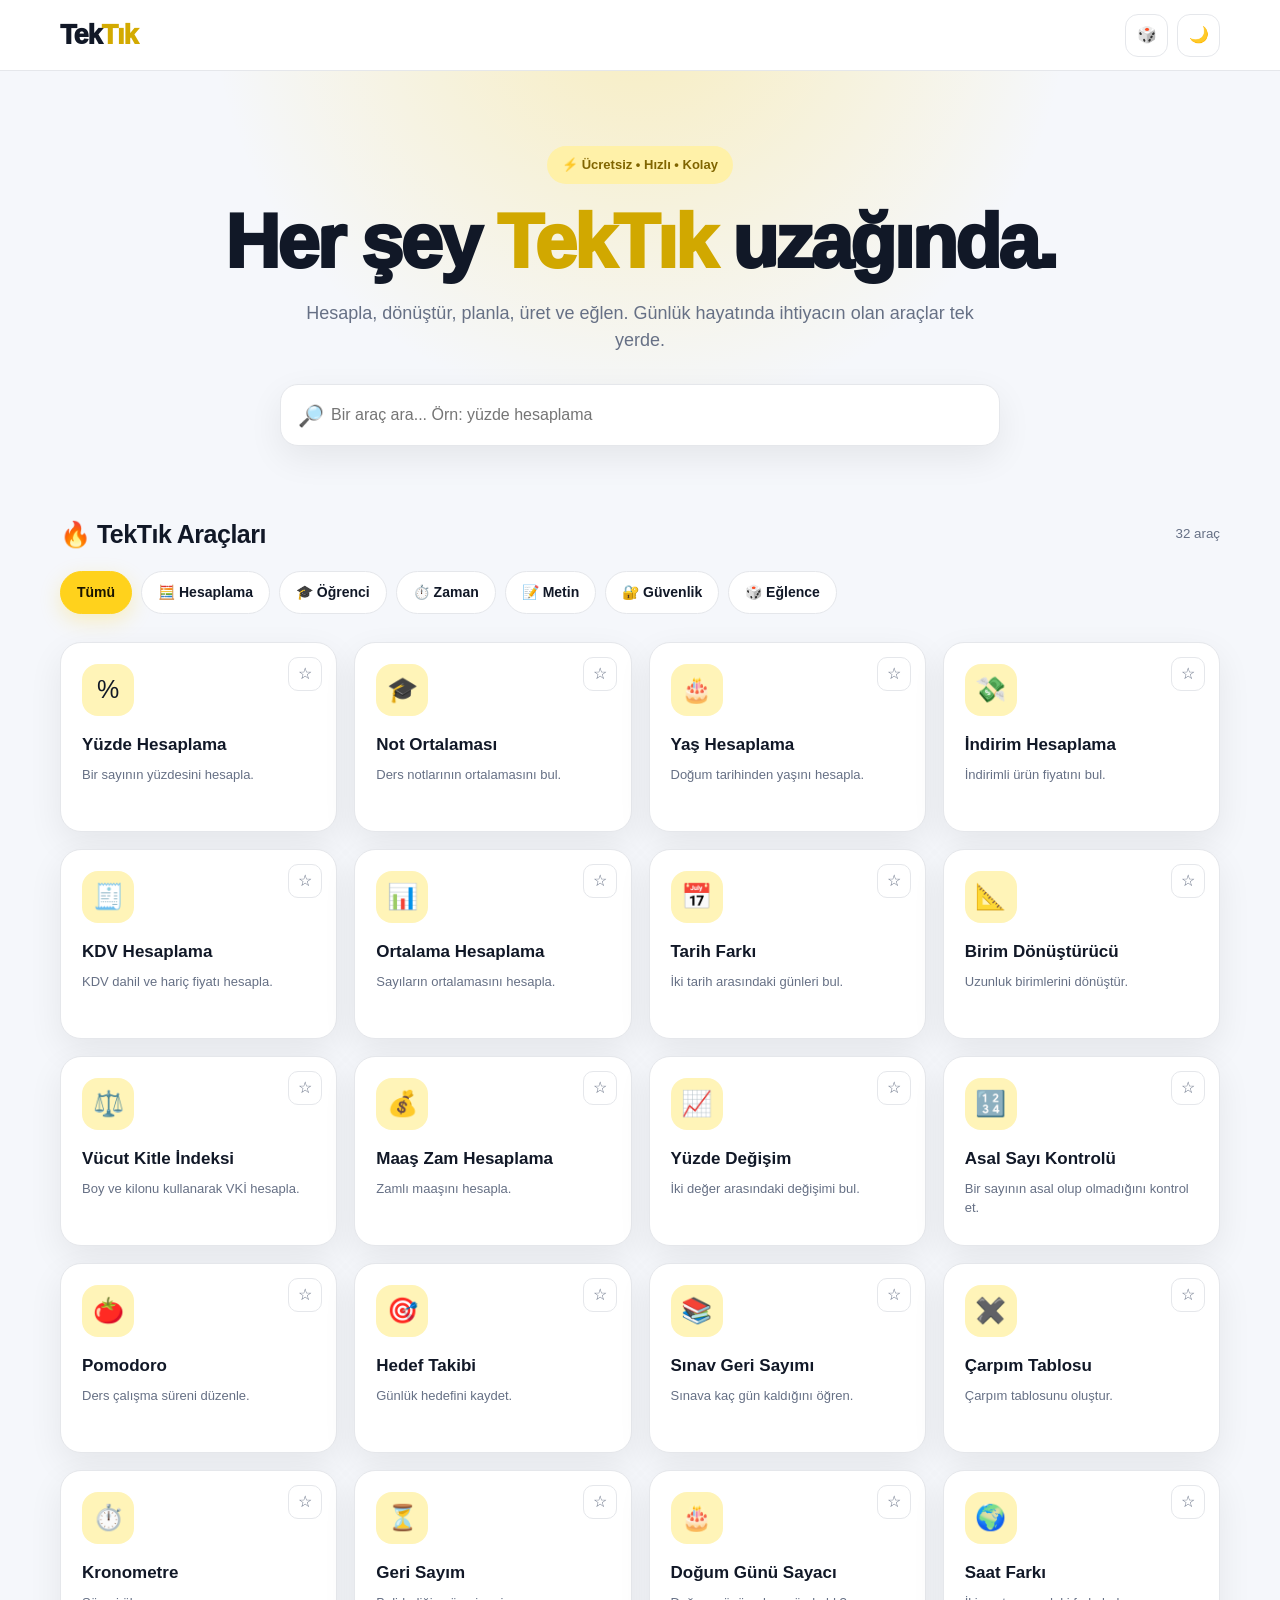
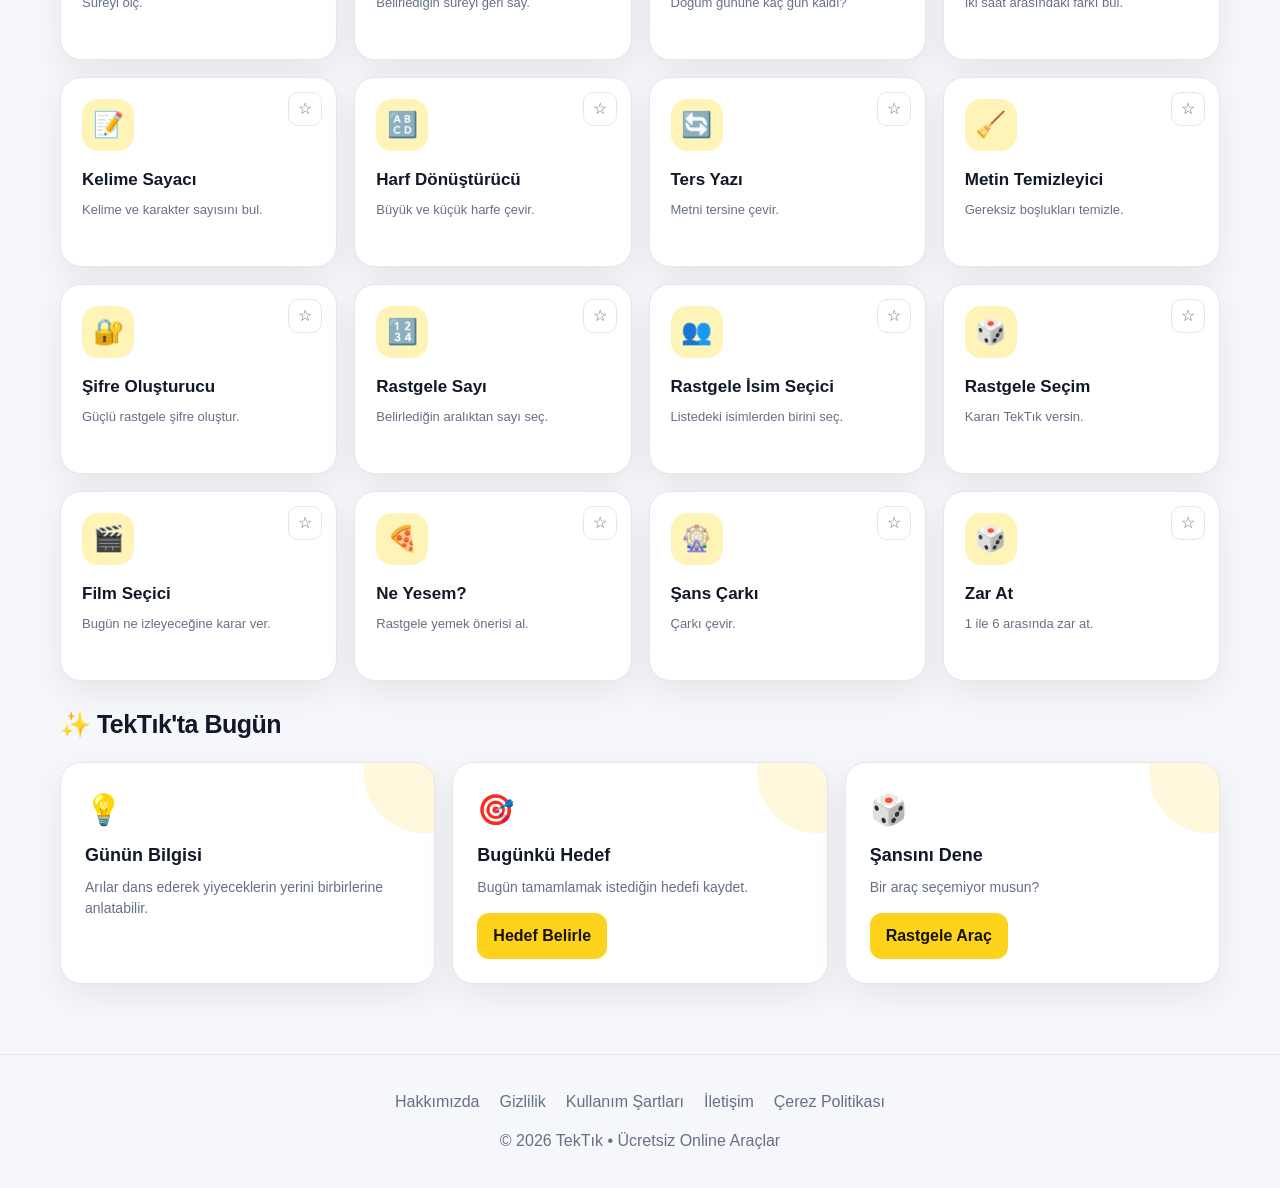
==== commit 16af411e: "Add cookie policy link to index.html" ====
--- a/index.html
+++ b/index.html
@@ -1,6 +1,8 @@
 <!DOCTYPE html>
 <html lang="tr">
 <head>
+<script async src="https://pagead2.googlesyndication.com/pagead/js/adsbygoogle.js?client=ca-pub-6348449846402791"
+     crossorigin="anonymous"></script>
 <!-- Google tag (gtag.js) -->
 <script async src="https://www.googletagmanager.com/gtag/js?id=G-N3DVXV4EHP"></script>
 <script>
@@ -930,6 +932,7 @@
 
 <a href="contact.html">İletişim</a>
 
+<a href="cookie-policy.html">Çerez Politikası</a>
 </div>
 
 © 2026 TekTık • Ücretsiz Online Araçlar
--- a/style.css
+++ b/style.css
@@ -1,3 +1,43 @@
+<!DOCTYPE html>
+<html lang="tr">
+
+<head>
+
+<!-- Google Analytics -->
+<script async src="https://www.googletagmanager.com/gtag/js?id=G-N3DVXV4EHP"></script>
+
+<script>
+window.dataLayer = window.dataLayer || [];
+
+function gtag(){
+    dataLayer.push(arguments);
+}
+
+gtag('js', new Date());
+gtag('config', 'G-N3DVXV4EHP');
+</script>
+
+<meta charset="UTF-8">
+
+<meta name="viewport" content="width=device-width, initial-scale=1.0">
+
+<title>TekTık | Ücretsiz Online Araçlar</title>
+
+<meta
+name="description"
+content="TekTık ile hesaplama, öğrenci, zaman, metin, güvenlik ve eğlence araçlarını ücretsiz kullan."
+>
+
+<meta
+name="keywords"
+content="hesaplama araçları, online araçlar, yüzde hesaplama, yaş hesaplama, not hesaplama, şifre oluşturucu"
+>
+
+<meta name="robots" content="index, follow">
+
+<link rel="stylesheet" href="style.css">
+
+</head>
 *{
     margin:0;
     padding:0;
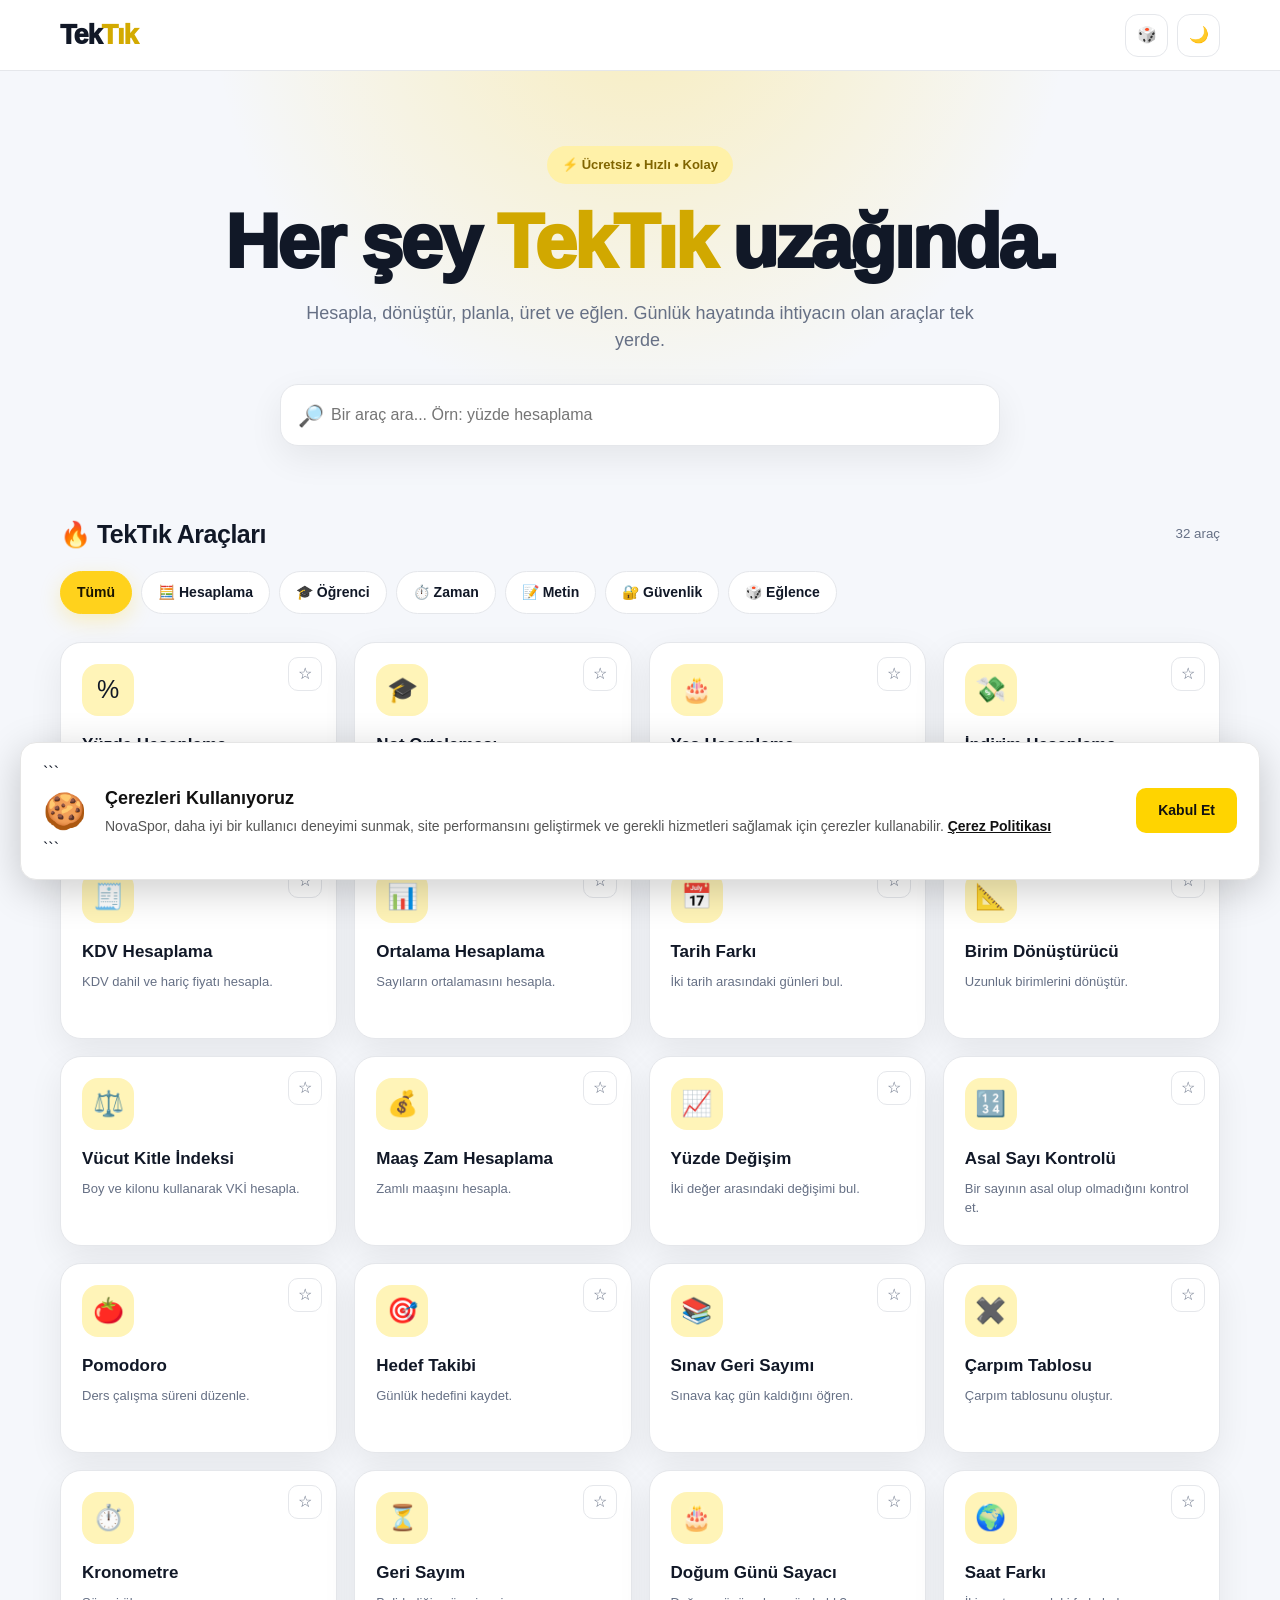
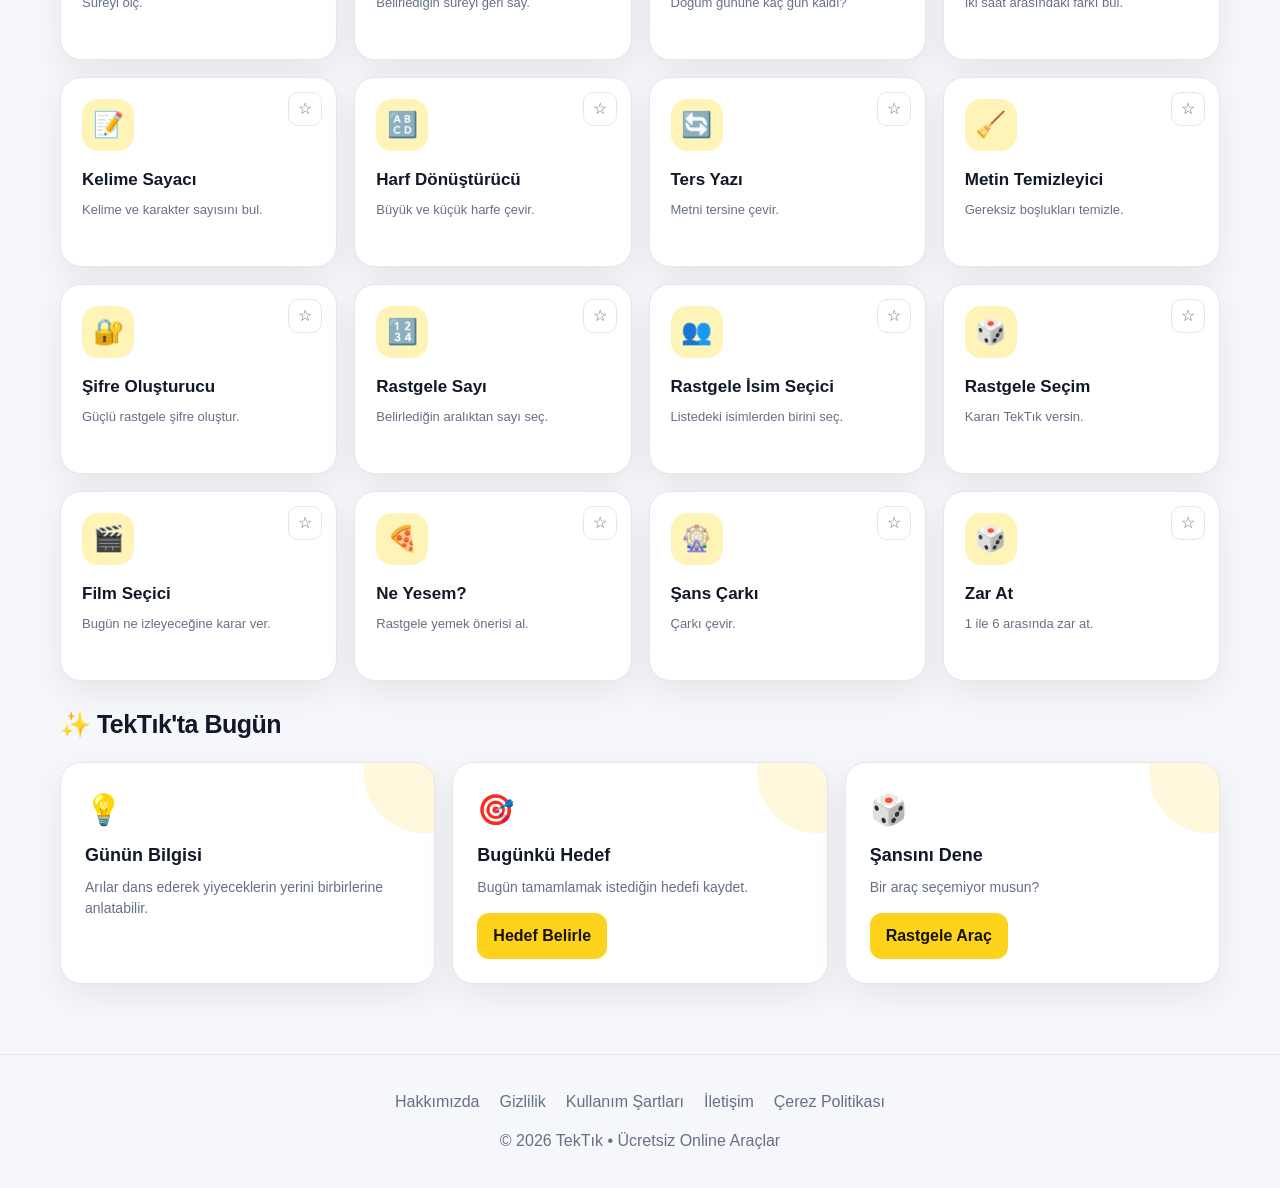
==== commit 1195db15: "Update index.html" ====
--- a/index.html
+++ b/index.html
@@ -517,6 +517,35 @@
 }
 </style>
 </head>
+<!-- ÇEREZ BİLDİRİMİ -->
+
+<div id="cookie-banner" class="cookie-banner">
+
+```
+<div class="cookie-content">
+    <div class="cookie-icon">🍪</div>
+
+    <div class="cookie-text">
+        <strong>Çerezleri Kullanıyoruz</strong>
+        <p>
+            NovaSpor, daha iyi bir kullanıcı deneyimi sunmak,
+            site performansını geliştirmek ve gerekli hizmetleri
+            sağlamak için çerezler kullanabilir.
+            <a href="cookie-policy.html">Çerez Politikası</a>
+        </p>
+    </div>
+
+    <div class="cookie-buttons">
+        <button id="cookie-accept">Kabul Et</button>
+    </div>
+</div>
+```
+
+</div>
+
+<style>     .cookie-banner {         position: fixed;         left: 20px;         right: 20px;         bottom: 20px;         z-index: 99999;         background: #ffffff;         border: 1px solid #e5e5e5;         border-radius: 16px;         box-shadow: 0 10px 40px rgba(0,0,0,.20);         padding: 18px 22px;     }      .cookie-content {         max-width: 1200px;         margin: auto;         display: flex;         align-items: center;         gap: 18px;     }      .cookie-icon {         font-size: 35px;     }      .cookie-text {         flex: 1;     }      .cookie-text strong {         display: block;         font-size: 18px;         margin-bottom: 4px;         color: #111;     }      .cookie-text p {         margin: 0;         font-size: 14px;         line-height: 1.5;         color: #555;     }      .cookie-text a {         color: #111;         font-weight: 700;         text-decoration: underline;     }      .cookie-buttons button {         border: none;         background: #ffd400;         color: #111;         font-weight: 700;         padding: 12px 22px;         border-radius: 10px;         cursor: pointer;         font-size: 14px;     }      .cookie-buttons button:hover {         opacity: .85;     }      @media (max-width: 700px) {          .cookie-banner {             left: 10px;             right: 10px;             bottom: 10px;             padding: 16px;         }          .cookie-content {             align-items: flex-start;             flex-wrap: wrap;         }          .cookie-icon {             font-size: 28px;         }          .cookie-text {             width: calc(100% - 50px);         }          .cookie-buttons {             width: 100%;         }          .cookie-buttons button {             width: 100%;         }     } </style>
+
+<script> document.addEventListener("DOMContentLoaded", function () {      const banner = document.getElementById("cookie-banner");     const acceptButton = document.getElementById("cookie-accept");      if (localStorage.getItem("novaspor_cookie_accepted") === "true") {         banner.style.display = "none";     }      acceptButton.addEventListener("click", function () {         localStorage.setItem("novaspor_cookie_accepted", "true");         banner.style.display = "none";     });  }); </script>
 
 <body>
 
